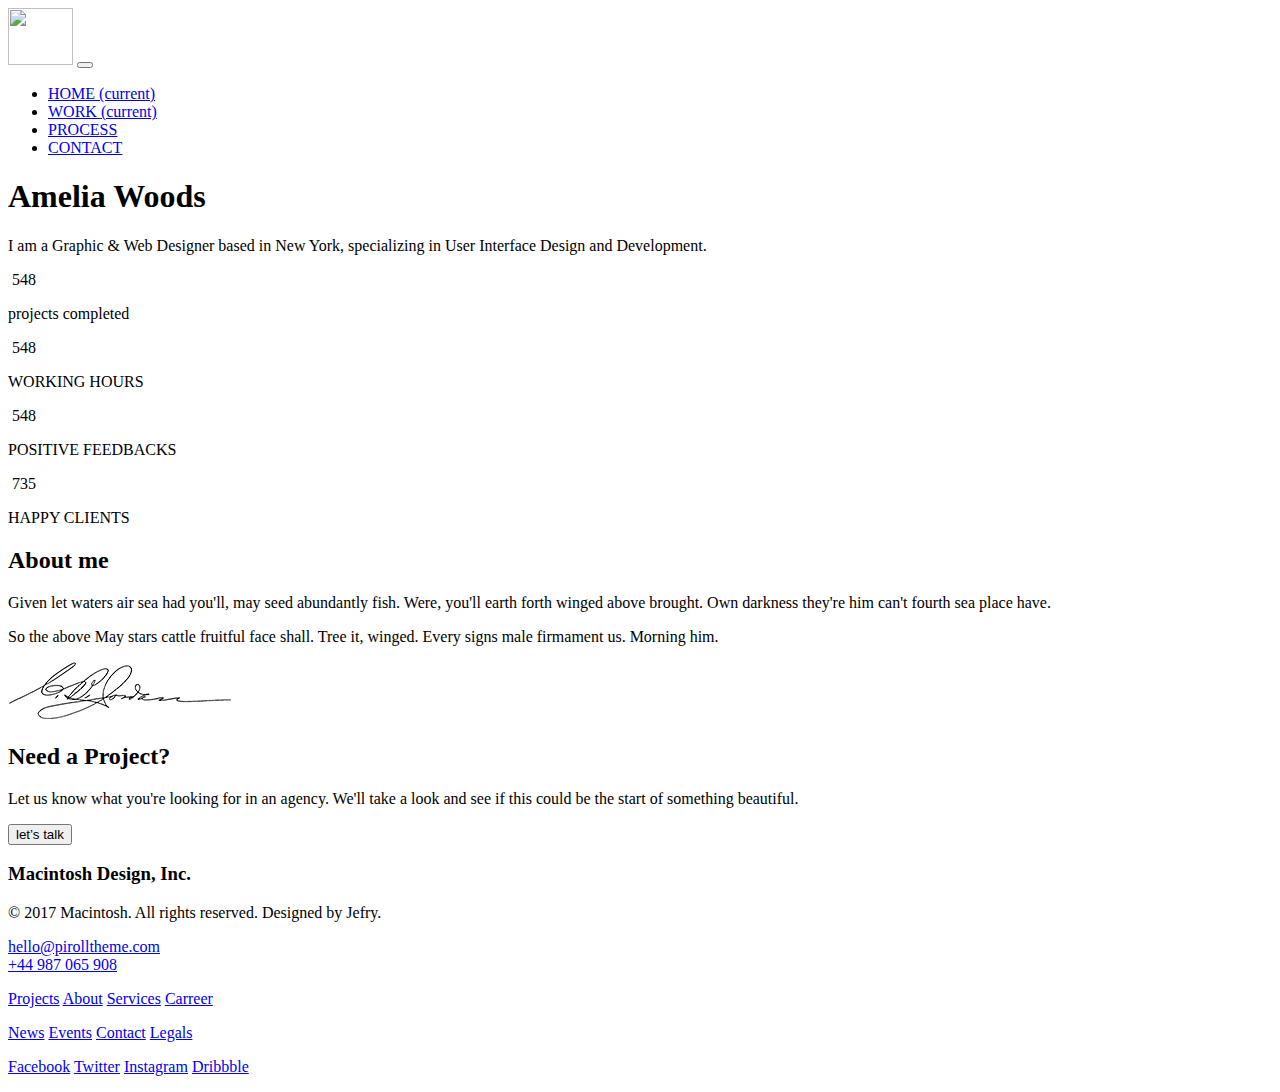
==== about.html @ 24f442ea "jhgfdgfgh" ====
<!doctype html>
<html lang="en">

<head>
    <!-- Required meta tags -->
    <meta charset="utf-8">
    <meta name="viewport" content="width=device-width, initial-scale=1, shrink-to-fit=no">

    <!-- Bootstrap CSS -->
    <link rel="stylesheet" href="bootstrap-4.3.1-dist/css/bootstrap.css">
    <link rel="stylesheet" href="bootstrap-4.3.1-dist/css/about.css">
    <title>Document</title>
</head>

<body>
    <!-- =============HEADER-START============= -->
    <header>
        <nav class="navbar col-12 col-sm-10 m-auto navbar-expand-xl navbar-light p-0">
            <img src="bootstrap-4.3.1-dist/image/nav_logo.png" alt="" width="65" height="57">
            <button class="navbar-toggler" type="button" data-toggle="collapse" data-target="#navbarSupportedContent2"
                aria-controls="navbarSupportedContent2" aria-expanded="false" aria-label="Toggle navigation">
                <span class="navbar-toggler-icon"></span>
            </button>

            <div class="collapse navbar-collapse justify-content-end" id="navbarSupportedContent2">
                <ul class="navbar-nav ">
                    <li class="nav-item active ">
                        <a class="nav-link p-0" href="index.html">HOME <span class="sr-only">(current)</span></a>
                    </li>
                    <li class="nav-item">
                        <a class="nav-link p-0" href="home.html">WORK <span class="sr-only">(current)</span></a>
                    </li>
                    <li class="nav-item">
                        <a class="nav-link p-0" href="proces.html">PROCESS</a>
                    </li>
                    <li class="nav-item">
                        <a class="nav-link p-0" href="contact.html">CONTACT</a>
                    </li>
                </ul>

            </div>
        </nav>
        <div class="container-fluid bg-fluid">
            <div class="paragrf col-10 col-md-6 h-auto m-auto">
                <h1>Amelia Woods</h1>
                <p>I am a Graphic & Web Designer based in New York, specializing
                    in User Interface Design and Development.</p>
            </div>
        </div>
    </header>
    <!-- =====--HEADER-FINISH--====== -->

    <!-- ==========--SECTION-START--======= -->
    <section>
        <div class="container-long d-flex justify-content-around flex-wrap ">
            <div class="like col-12 col-sm-6 col-md-3 h-auto d-flex flex-column align-items-center">
                <img src="bootstrap-4.3.1-dist/image/sumka.png" alt="">
                <span>548</span>
                <p>projects completed</p>
            </div>
            <div class="like col-12 col-sm-6 col-md-3 h-auto d-flex flex-column align-items-center">
                <img src="bootstrap-4.3.1-dist/image/clock.png" alt="">
                <span>548</span>
                <p>WORKING HOURS</p>
            </div>
            <div class="like col-12 col-sm-6 col-md-3 h-auto d-flex flex-column align-items-center">
                <img src="bootstrap-4.3.1-dist/image/star.png" alt="">
                <span>548</span>
                <p>POSITIVE FEEDBACKS</p>
            </div>
            <div class="like col-12 col-sm-6 col-md-3 h-auto d-flex flex-column align-items-center">
                <img src="bootstrap-4.3.1-dist/image/like.png" alt="">
                <span>735</span>
                <p>HAPPY CLIENTS</p>
            </div>
        </div>
        <div class="container-fluid col-12 p-0 h-auto d-flex flex-wrap">
            <div class="left col-12 col-md-6 right-ht"></div>
            <div class="right col-12 col-md-6 h-auto">
                <div class="patpis col-10 h-auto  m-auto">
                    <h2>About me</h2>
                    <p>Given let waters air sea had you'll, may seed abundantly fish.
                        Were, you'll earth forth winged above brought. Own darkness
                        they're him can't fourth sea place have.</p>
                    <p>So the above May stars cattle fruitful face shall. Tree it, winged.
                        Every signs male firmament us. Morning him.</p>
                    <img class="right-img col-8 col-md-6" src="./home_image/patpis.png" alt="">
                </div>
            </div>
        </div>
        <div class="container-fluid fluid-pd">
            <div class="project col-10 col-md-6 d-flex flex-column align-items-center m-auto h-auto">
                <h2>Need a Project?</h2>
                <p>Let us know what you're looking for in an agency. We'll take a look and see
                    if this could be the start of something beautiful.</p>
                <button>let’s talk</button>
            </div>
        </div>
    </section>

    <!-- ========FOOTER======== -->

    <footer>
        <div class="row m-auto d-flex flex-wrap justify-content-between  col-12  col-sm-10 h-auto">
            <div class="footer-item col-12 col-sm-6 col-md-3 h-auto">
                <h3>Macintosh Design, Inc.</h3>
                <p>© 2017 Macintosh. All rights reserved.
                    Designed by Jefry.</p>
            </div>
            <div class="footer-item col-12 col-sm-6 col-md-3 h-auto">
                <p><a href="#">hello@pirolltheme.com </a><br>
                    <a href="#">+44 987 065 908 </a></p>
            </div>
            <div class="theend col-10 col-sm-10 col-md-3 h-auto d-flex justify-content-between ">
                <div class="end col-1 h-auto">
                    <p><a href="#!">Projects</a>
                        <a href="#!">About</a>
                        <a href="#!">Services</a>
                        <a href="#!">Carreer</a></p>
                </div>
                <div class="end col-1 h-auto">
                    <p><a href="#!">News</a>
                        <a href="#!">Events</a>
                        <a href="#!">Contact</a>
                        <a href="#!">Legals</a></p>
                </div>
                <div class="end col-1 h-auto">
                    <p><a href="#!">Facebook</a>
                        <a href="#!">Twitter</a>
                        <a href="#!">Instagram</a>
                        <a href="#!">Dribbble</a></p>
                </div>
            </div>
        </div>
    </footer>





    <!-- Optional JavaScript -->
    <!-- jQuery first, then Popper.js, then Bootstrap JS -->
    <script src="bootstrap-4.3.1-dist/js/jquery.min.js"></script>
    <script src="bootstrap-4.3.1-dist/js/poper.min.js"></script>
    <script src="bootstrap-4.3.1-dist/js/bootstrap.min.js"></script>
</body>

</html>
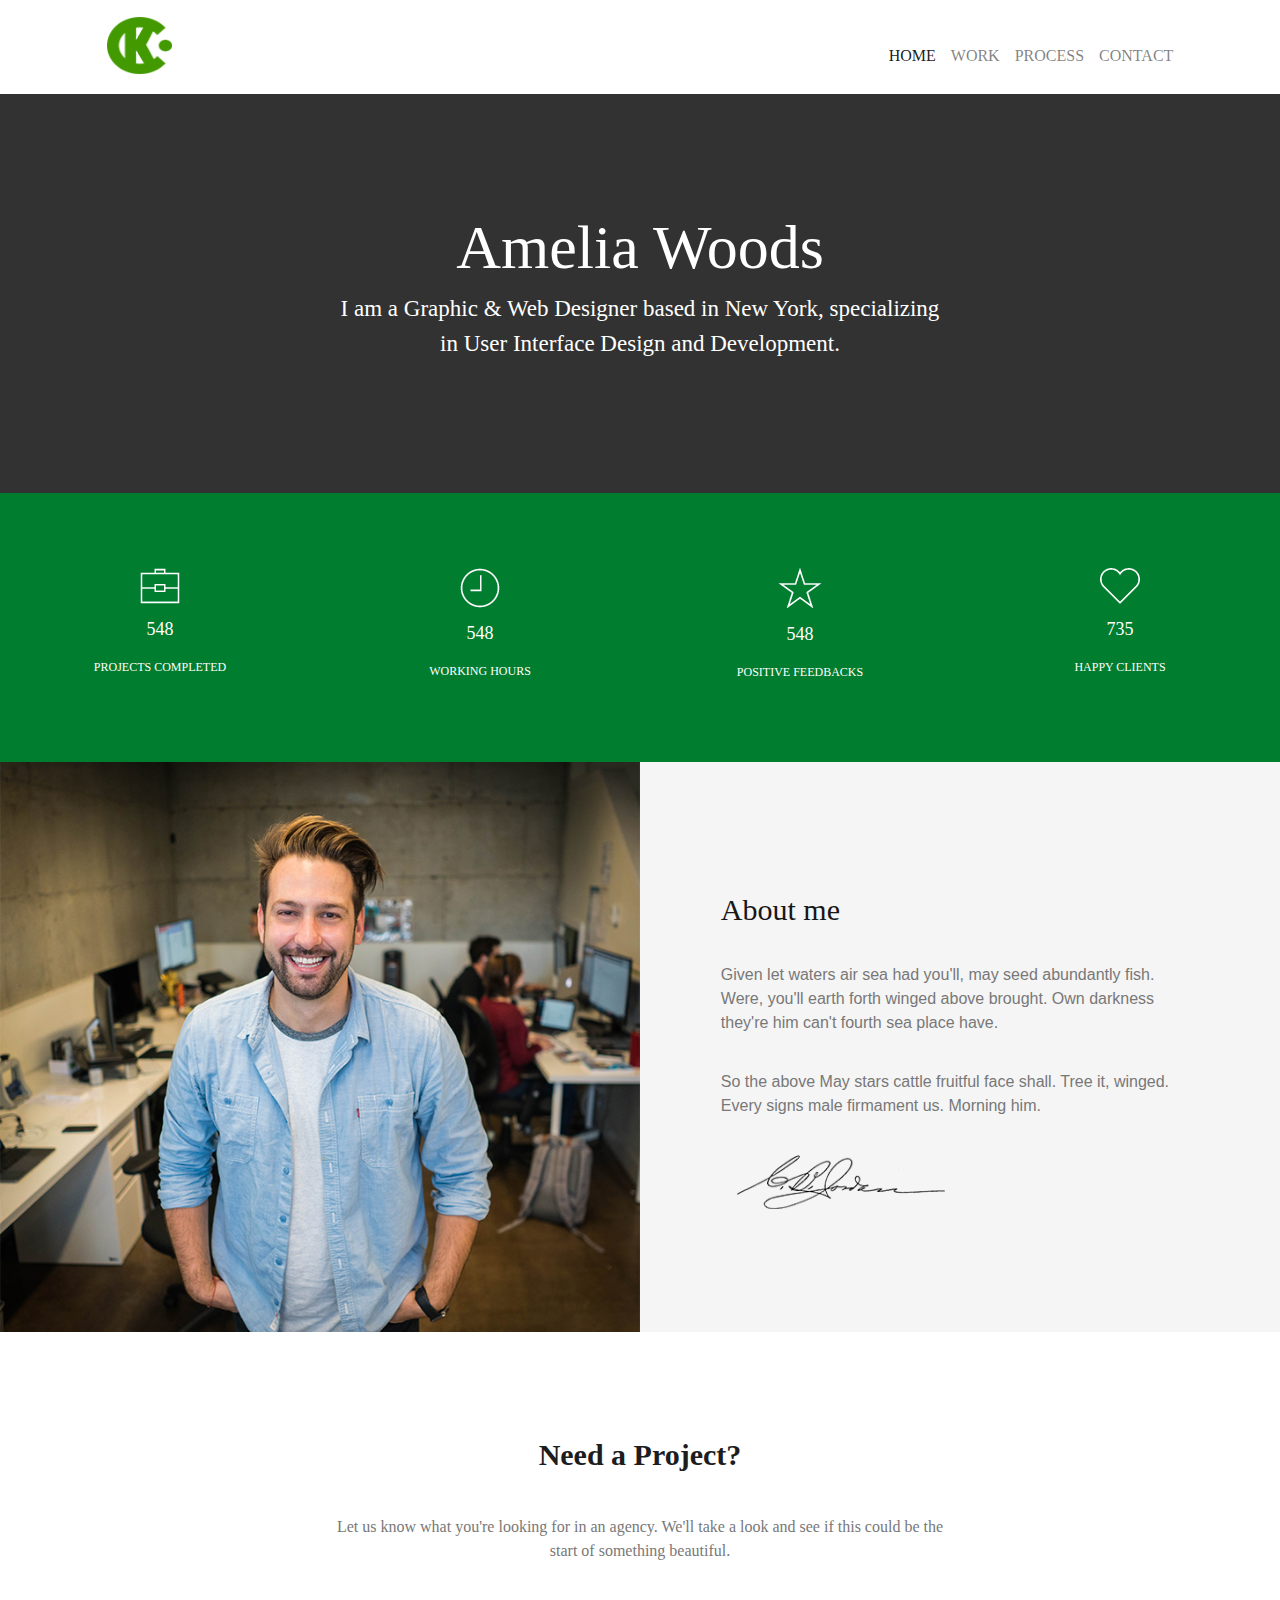
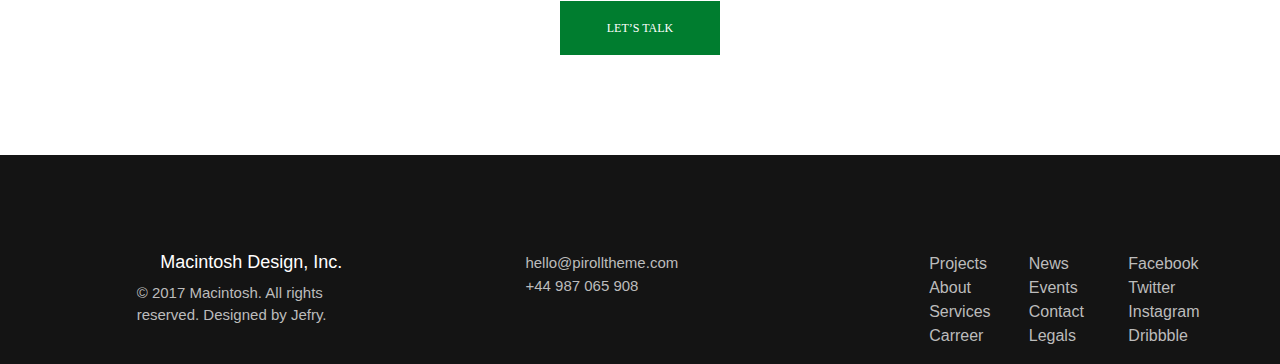
==== commit 9a6313df: "silkani tori ulab chiqdim" ====
--- a/about.html
+++ b/about.html
@@ -7,8 +7,8 @@
     <meta name="viewport" content="width=device-width, initial-scale=1, shrink-to-fit=no">
 
     <!-- Bootstrap CSS -->
-    <link rel="stylesheet" href="bootstrap-4.3.1-dist/css/bootstrap.css">
-    <link rel="stylesheet" href="bootstrap-4.3.1-dist/css/about.css">
+    <link rel="stylesheet" href="/css/bootstrap.css">
+    <link rel="stylesheet" href="/css/about.css">
     <title>Document</title>
 </head>
 
@@ -16,7 +16,7 @@
     <!-- =============HEADER-START============= -->
     <header>
         <nav class="navbar col-12 col-sm-10 m-auto navbar-expand-xl navbar-light p-0">
-            <img src="bootstrap-4.3.1-dist/image/nav_logo.png" alt="" width="65" height="57">
+            <img src="/image/nav_logo.png" alt="" width="65" height="57">
             <button class="navbar-toggler" type="button" data-toggle="collapse" data-target="#navbarSupportedContent2"
                 aria-controls="navbarSupportedContent2" aria-expanded="false" aria-label="Toggle navigation">
                 <span class="navbar-toggler-icon"></span>
@@ -54,22 +54,22 @@
     <section>
         <div class="container-long d-flex justify-content-around flex-wrap ">
             <div class="like col-12 col-sm-6 col-md-3 h-auto d-flex flex-column align-items-center">
-                <img src="bootstrap-4.3.1-dist/image/sumka.png" alt="">
+                <img src="/image/sumka.png" alt="">
                 <span>548</span>
                 <p>projects completed</p>
             </div>
             <div class="like col-12 col-sm-6 col-md-3 h-auto d-flex flex-column align-items-center">
-                <img src="bootstrap-4.3.1-dist/image/clock.png" alt="">
+                <img src="/image/clock.png" alt="">
                 <span>548</span>
                 <p>WORKING HOURS</p>
             </div>
             <div class="like col-12 col-sm-6 col-md-3 h-auto d-flex flex-column align-items-center">
-                <img src="bootstrap-4.3.1-dist/image/star.png" alt="">
+                <img src="/image/star.png" alt="">
                 <span>548</span>
                 <p>POSITIVE FEEDBACKS</p>
             </div>
             <div class="like col-12 col-sm-6 col-md-3 h-auto d-flex flex-column align-items-center">
-                <img src="bootstrap-4.3.1-dist/image/like.png" alt="">
+                <img src="/image/like.png" alt="">
                 <span>735</span>
                 <p>HAPPY CLIENTS</p>
             </div>
@@ -140,9 +140,9 @@
 
     <!-- Optional JavaScript -->
     <!-- jQuery first, then Popper.js, then Bootstrap JS -->
-    <script src="bootstrap-4.3.1-dist/js/jquery.min.js"></script>
-    <script src="bootstrap-4.3.1-dist/js/poper.min.js"></script>
-    <script src="bootstrap-4.3.1-dist/js/bootstrap.min.js"></script>
+    <script src="/js/jquery.min.js"></script>
+    <script src="/js/poper.min.js"></script>
+    <script src="/js/bootstrap.min.js"></script>
 </body>
 
-</html>+</html>
--- a/css/about.css
+++ b/css/about.css
@@ -0,0 +1,173 @@
+*{
+    margin: 0;
+    padding: 0;
+}
+:root{
+    --p-19: #191919;
+    --green: #007d2f;
+    --paragrf: #787878;
+}
+
+/* ====--HEADER--===== */
+
+header{
+    padding-top: 17px;
+    box-sizing: border-box;
+}
+header nav{
+    display: flex;
+    justify-content: space-between;
+    width: 80%;
+    margin: auto;
+    margin-bottom: 17px;
+}
+header nav ul{
+    display: flex;
+    flex-wrap: wrap;
+    list-style: none;
+}
+header nav ul li{
+    color: var(--p-19);
+    margin-left: 15px;
+    margin-top: 20px;
+    text-transform: uppercase;
+    font-family: 'monsterat-medium';
+}
+header nav ul li:hover{
+    color: var(--green);
+}
+header nav a:hover{
+    color: var(--green);
+}
+header nav a{
+    color: var(--p-19);
+    text-decoration: none;
+}
+.bg-fluid{
+    background: #323232;
+    padding: 116px 0;
+    box-sizing: border-box;
+    margin-top: 20px;
+}
+.paragrf h1{
+    font-size: 62px;
+    color: white;
+    text-align: center;
+    font-family: 'monsterat-medium';
+}
+.paragrf p{
+    font-size: 23px;
+    color: white;
+    text-align: center;
+    font-family: 'monsterat-regular';
+}
+
+/* ========---SECTION-----========= */
+
+.container-long{
+    background: var(--green);
+    height: auto;
+    padding-top: 75px;
+    padding-bottom: 65px;
+    box-sizing: border-box;
+}
+.like span{
+    font-size: 18px;
+    color: white;
+    text-align: center;
+    font-family: 'monsterat-medium';
+    margin: 12px 0 15px;
+}
+.like p{
+    text-transform: uppercase;
+    text-align: center;
+    color: white;
+    font-size: 12px;
+    font-family: 'monsterat-medium';
+}
+.left{
+    background: url('../home_image/left_bg.jpg') no-repeat center center / cover;
+}
+.right-ht{
+    height: 570px;
+}
+.right{
+    background: #f5f5f5;
+    padding-top: 130px;
+    box-sizing: border-box;
+}
+.patpis h2{
+    font-size: 30px;
+    color: #171717;
+    font-family: 'monsterat-medium';
+}
+.patpis p{
+    color: var(--paragrf);
+    font-size: 16px;
+    margin-top: 35px;
+}
+.right-img{
+    margin-top: 21px;
+}
+.fluid-pd{
+    padding: 105px 0 100px;
+}
+.project h2{
+    text-align: center;
+    color: #1d1d1d;
+    font-size: 30px;
+    font-family: 'monsterat-medium';
+    font-weight: bold;
+}
+.project p{
+    font-size: 16px;
+    text-align: center;
+    color: var(--paragrf);
+    font-family: 'monsterat-regular';
+    margin: 34px 0 38px;
+}
+.project button{
+    width: 160px;
+    height: 54px;
+    background: var(--green);
+    font-size: 12px;
+    color: white;
+    font-family: 'monsterat-medium';
+    text-transform: uppercase;
+    border: none;
+}
+
+/* ==========FOOTER====== */
+
+footer{
+    background: #141414;
+    width: 100%;
+    height: auto;
+    padding-top: 97px;
+}
+.footer-item h3{
+    color: white;
+    font-size: 18px;
+    text-align: center;
+}
+.footer-item p,.footer-item a{
+    color: #bcbcbc;
+    font-size: 15px;
+}
+.end p,.end a{
+    color: #bcbcbc;
+}
+.end a:hover{
+    text-decoration: none;
+}
+footer a{
+    text-decoration: none;
+}
+@media(max-width: 576px){
+    .theend,.footer-item{
+        margin-top: 20px;
+    }
+    footer{
+        padding-top: 50px;
+    }
+}